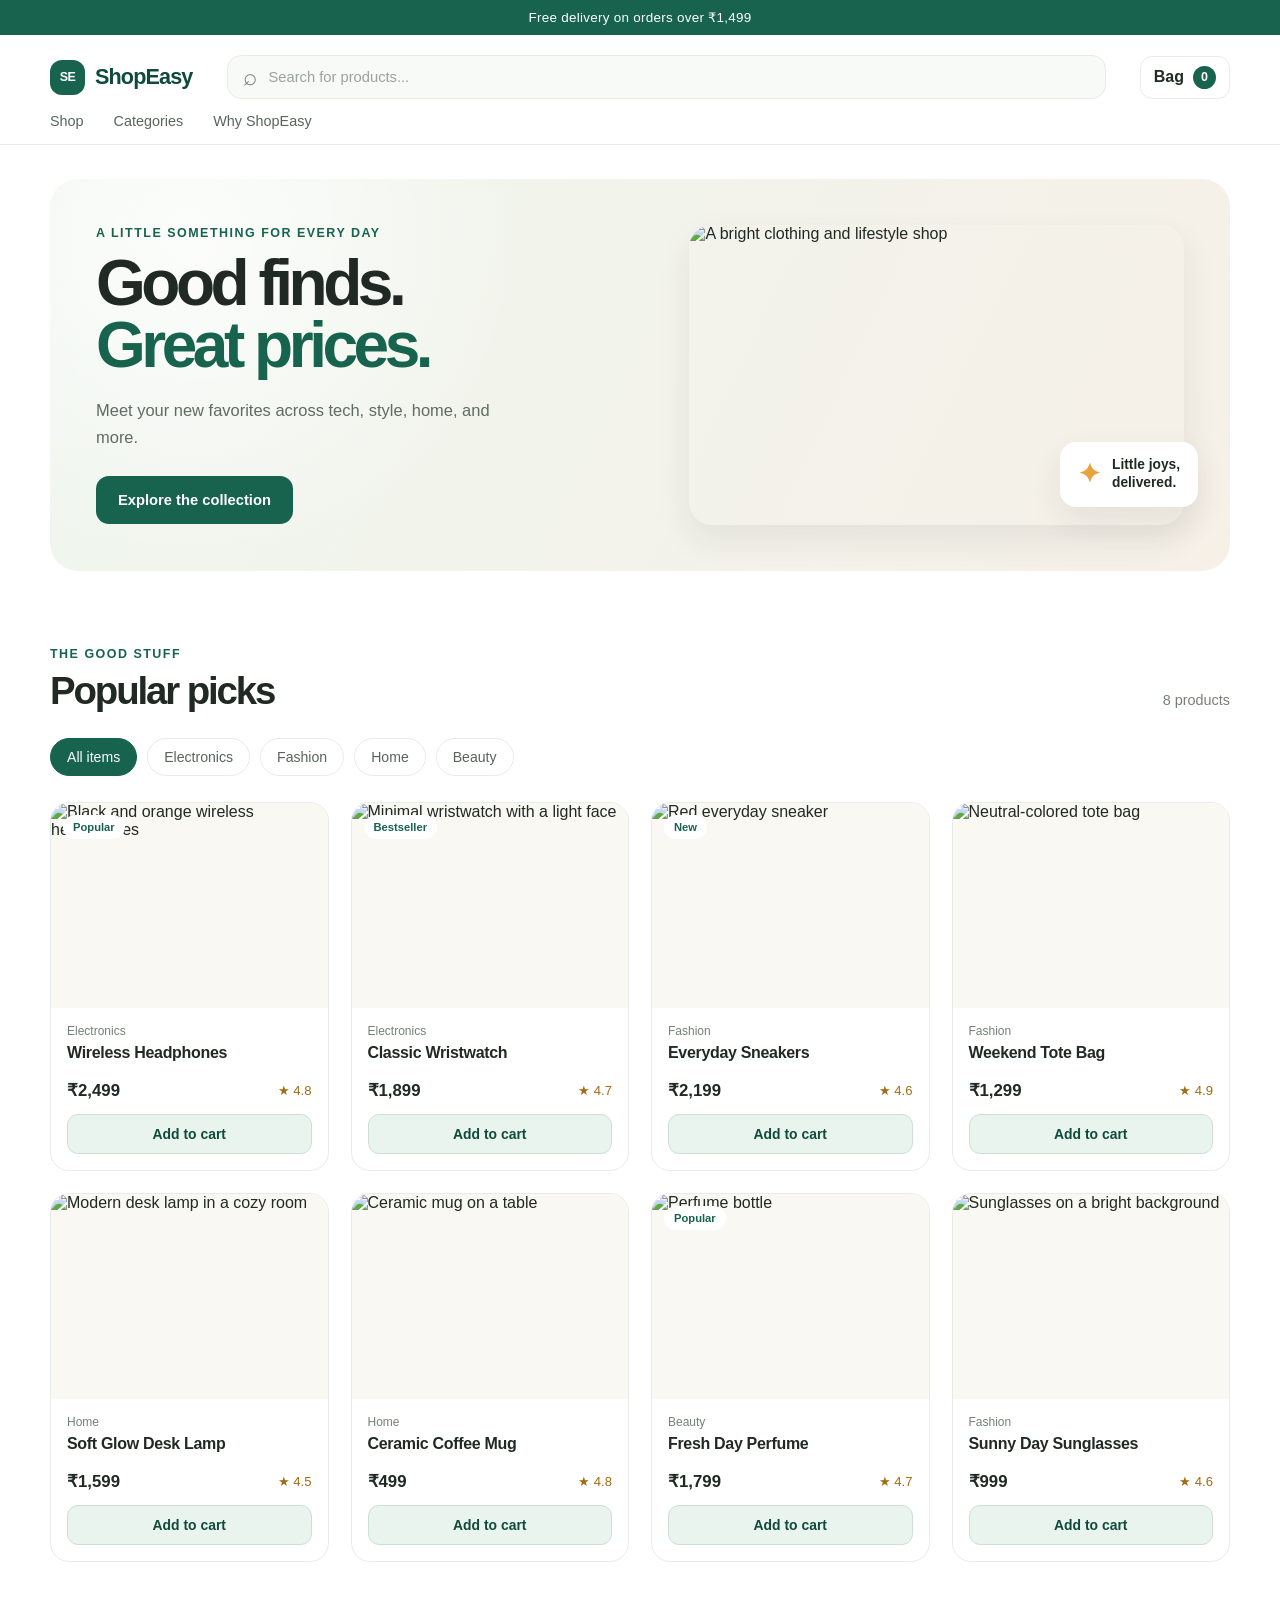
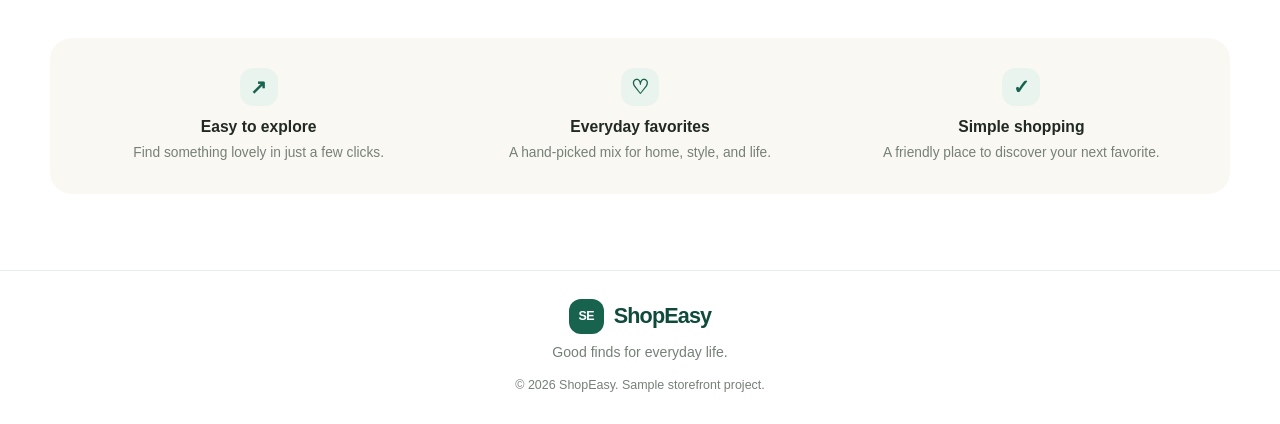
==== index.html @ 7500eac8 "Build responsive ShopEasy homepage" ====
<!DOCTYPE html>
<html lang="en">
<head>
  <meta charset="UTF-8">
  <meta name="viewport" content="width=device-width, initial-scale=1.0">
  <meta name="description" content="Shop everyday favorites at ShopEasy.">
  <title>ShopEasy | Everyday shopping</title>
  <link rel="stylesheet" href="style.css">
  <script src="script.js" defer></script>
</head>
<body>
  <div class="announcement">
    Free delivery on orders over ₹1,499
  </div>

  <header class="site-header">
    <div class="header-main">
      <a class="brand" href="#" aria-label="ShopEasy home">
        <span class="brand-mark" aria-hidden="true">SE</span>
        <span>ShopEasy</span>
      </a>

      <form class="search-form" role="search" onsubmit="return false">
        <label class="visually-hidden" for="search-input">Search products</label>
        <span class="search-icon" aria-hidden="true">⌕</span>
        <input
          id="search-input"
          type="search"
          placeholder="Search for products..."
          autocomplete="off"
        >
      </form>

      <button class="cart-button" type="button" aria-label="Shopping cart">
        <span aria-hidden="true">Bag</span>
        <span class="cart-count" id="cart-count" aria-live="polite">0</span>
      </button>
    </div>

    <nav class="main-nav" aria-label="Main navigation">
      <a href="#products">Shop</a>
      <a href="#categories">Categories</a>
      <a href="#why-shopeasy">Why ShopEasy</a>
    </nav>
  </header>

  <main>
    <section class="hero" aria-labelledby="hero-title">
      <div class="hero-copy">
        <p class="eyebrow">A little something for every day</p>
        <h1 id="hero-title">Good finds.<br><span>Great prices.</span></h1>
        <p class="hero-description">
          Meet your new favorites across tech, style, home, and more.
        </p>
        <a class="primary-button" href="#products">Explore the collection</a>
      </div>

      <div class="hero-image-wrap">
        <img
          class="hero-image"
          src="https://images.unsplash.com/photo-1441986300917-64674bd600d8?auto=format&fit=crop&w=1200&q=85"
          alt="A bright clothing and lifestyle shop"
        >
        <div class="hero-note">
          <span class="hero-note-icon" aria-hidden="true">✦</span>
          <span>Little joys,<br>delivered.</span>
        </div>
      </div>
    </section>

    <section class="products-section" id="products" aria-labelledby="products-title">
      <div class="section-heading">
        <div>
          <p class="eyebrow">The good stuff</p>
          <h2 id="products-title">Popular picks</h2>
        </div>
        <p class="product-count" id="product-count">8 products</p>
      </div>

      <div class="filter-row" id="categories" aria-label="Filter products by category">
        <button class="filter-btn active" type="button" data-filter="all" aria-pressed="true">All items</button>
        <button class="filter-btn" type="button" data-filter="electronics" aria-pressed="false">Electronics</button>
        <button class="filter-btn" type="button" data-filter="fashion" aria-pressed="false">Fashion</button>
        <button class="filter-btn" type="button" data-filter="home" aria-pressed="false">Home</button>
        <button class="filter-btn" type="button" data-filter="beauty" aria-pressed="false">Beauty</button>
      </div>

      <div class="product-grid" id="product-grid">
        <article class="product-card" data-category="electronics" data-name="wireless headphones" data-search="wireless headphones audio music">
          <div class="product-image-wrap">
            <img src="https://images.unsplash.com/photo-1505740420928-5e560c06d30e?auto=format&fit=crop&w=800&q=85" alt="Black and orange wireless headphones" loading="lazy">
            <span class="product-badge">Popular</span>
          </div>
          <div class="product-info">
            <p class="product-category">Electronics</p>
            <h3>Wireless Headphones</h3>
            <div class="product-bottom">
              <span class="price">₹2,499</span>
              <span class="rating" aria-label="Rated 4.8 out of 5">★ 4.8</span>
            </div>
            <button class="add-button" type="button">Add to cart</button>
          </div>
        </article>

        <article class="product-card" data-category="electronics" data-name="classic wristwatch" data-search="classic wristwatch watch accessories">
          <div class="product-image-wrap">
            <img src="https://images.unsplash.com/photo-1523275335684-37898b6baf30?auto=format&fit=crop&w=800&q=85" alt="Minimal wristwatch with a light face" loading="lazy">
            <span class="product-badge">Bestseller</span>
          </div>
          <div class="product-info">
            <p class="product-category">Electronics</p>
            <h3>Classic Wristwatch</h3>
            <div class="product-bottom">
              <span class="price">₹1,899</span>
              <span class="rating" aria-label="Rated 4.7 out of 5">★ 4.7</span>
            </div>
            <button class="add-button" type="button">Add to cart</button>
          </div>
        </article>

        <article class="product-card" data-category="fashion" data-name="everyday sneakers" data-search="everyday sneakers shoes footwear">
          <div class="product-image-wrap">
            <img src="https://images.unsplash.com/photo-1542291026-7eec264c27ff?auto=format&fit=crop&w=800&q=85" alt="Red everyday sneaker" loading="lazy">
            <span class="product-badge">New</span>
          </div>
          <div class="product-info">
            <p class="product-category">Fashion</p>
            <h3>Everyday Sneakers</h3>
            <div class="product-bottom">
              <span class="price">₹2,199</span>
              <span class="rating" aria-label="Rated 4.6 out of 5">★ 4.6</span>
            </div>
            <button class="add-button" type="button">Add to cart</button>
          </div>
        </article>

        <article class="product-card" data-category="fashion" data-name="weekend tote bag" data-search="weekend tote bag purse carryall">
          <div class="product-image-wrap">
            <img src="https://images.unsplash.com/photo-1548036328-c9fa89d128fa?auto=format&fit=crop&w=800&q=85" alt="Neutral-colored tote bag" loading="lazy">
          </div>
          <div class="product-info">
            <p class="product-category">Fashion</p>
            <h3>Weekend Tote Bag</h3>
            <div class="product-bottom">
              <span class="price">₹1,299</span>
              <span class="rating" aria-label="Rated 4.9 out of 5">★ 4.9</span>
            </div>
            <button class="add-button" type="button">Add to cart</button>
          </div>
        </article>

        <article class="product-card" data-category="home" data-name="soft glow desk lamp" data-search="soft glow desk lamp lighting">
          <div class="product-image-wrap">
            <img src="https://images.unsplash.com/photo-1507473885765-e6ed057f782c?auto=format&fit=crop&w=800&q=85" alt="Modern desk lamp in a cozy room" loading="lazy">
          </div>
          <div class="product-info">
            <p class="product-category">Home</p>
            <h3>Soft Glow Desk Lamp</h3>
            <div class="product-bottom">
              <span class="price">₹1,599</span>
              <span class="rating" aria-label="Rated 4.5 out of 5">★ 4.5</span>
            </div>
            <button class="add-button" type="button">Add to cart</button>
          </div>
        </article>

        <article class="product-card" data-category="home" data-name="ceramic coffee mug" data-search="ceramic coffee mug kitchen drinkware">
          <div class="product-image-wrap">
            <img src="https://images.unsplash.com/photo-1514228742587-6b1558fcca3d?auto=format&fit=crop&w=800&q=85" alt="Ceramic mug on a table" loading="lazy">
          </div>
          <div class="product-info">
            <p class="product-category">Home</p>
            <h3>Ceramic Coffee Mug</h3>
            <div class="product-bottom">
              <span class="price">₹499</span>
              <span class="rating" aria-label="Rated 4.8 out of 5">★ 4.8</span>
            </div>
            <button class="add-button" type="button">Add to cart</button>
          </div>
        </article>

        <article class="product-card" data-category="beauty" data-name="fresh day perfume" data-search="fresh day perfume fragrance beauty">
          <div class="product-image-wrap">
            <img src="https://images.unsplash.com/photo-1541643600914-78b084683601?auto=format&fit=crop&w=800&q=85" alt="Perfume bottle" loading="lazy">
            <span class="product-badge">Popular</span>
          </div>
          <div class="product-info">
            <p class="product-category">Beauty</p>
            <h3>Fresh Day Perfume</h3>
            <div class="product-bottom">
              <span class="price">₹1,799</span>
              <span class="rating" aria-label="Rated 4.7 out of 5">★ 4.7</span>
            </div>
            <button class="add-button" type="button">Add to cart</button>
          </div>
        </article>

        <article class="product-card" data-category="fashion" data-name="sunny day sunglasses" data-search="sunny day sunglasses eyewear">
          <div class="product-image-wrap">
            <img src="https://images.unsplash.com/photo-1511499767150-a48a237f0083?auto=format&fit=crop&w=800&q=85" alt="Sunglasses on a bright background" loading="lazy">
          </div>
          <div class="product-info">
            <p class="product-category">Fashion</p>
            <h3>Sunny Day Sunglasses</h3>
            <div class="product-bottom">
              <span class="price">₹999</span>
              <span class="rating" aria-label="Rated 4.6 out of 5">★ 4.6</span>
            </div>
            <button class="add-button" type="button">Add to cart</button>
          </div>
        </article>
      </div>

      <p class="empty-message" id="empty-message" hidden>
        No products match your search. Try a different word or category.
      </p>
    </section>

    <section class="benefits" id="why-shopeasy" aria-label="ShopEasy benefits">
      <div>
        <span class="benefit-icon" aria-hidden="true">↗</span>
        <h3>Easy to explore</h3>
        <p>Find something lovely in just a few clicks.</p>
      </div>
      <div>
        <span class="benefit-icon" aria-hidden="true">♡</span>
        <h3>Everyday favorites</h3>
        <p>A hand-picked mix for home, style, and life.</p>
      </div>
      <div>
        <span class="benefit-icon" aria-hidden="true">✓</span>
        <h3>Simple shopping</h3>
        <p>A friendly place to discover your next favorite.</p>
      </div>
    </section>
  </main>

  <footer class="site-footer">
    <a class="brand footer-brand" href="#">
      <span class="brand-mark" aria-hidden="true">SE</span>
      <span>ShopEasy</span>
    </a>
    <p>Good finds for everyday life.</p>
    <p class="copyright">© 2026 ShopEasy. Sample storefront project.</p>
  </footer>

  <div class="toast" id="toast" role="status" aria-live="polite"></div>
</body>
</html>
---- style.css ----
:root {
  --green: #17634e;
  --green-dark: #104a3b;
  --mint: #eaf4ef;
  --cream: #faf8f3;
  --ink: #202923;
  --muted: #758078;
  --line: #e8ece8;
  --white: #ffffff;
  --shadow: 0 14px 34px rgba(32, 41, 35, 0.08);
}

* {
  box-sizing: border-box;
}

html {
  scroll-behavior: smooth;
}

body {
  margin: 0;
  background: var(--white);
  color: var(--ink);
  font-family: Arial, Helvetica, sans-serif;
}

button,
input {
  font: inherit;
}

button,
a {
  -webkit-tap-highlight-color: transparent;
}

a {
  color: inherit;
  text-decoration: none;
}

.announcement {
  padding: 10px 16px;
  background: var(--green);
  color: var(--white);
  text-align: center;
  font-size: 0.84rem;
  letter-spacing: 0.02em;
}

.site-header {
  border-bottom: 1px solid var(--line);
}

.header-main {
  width: min(1180px, calc(100% - 40px));
  margin: 0 auto;
  padding: 20px 0 14px;
  display: grid;
  grid-template-columns: auto minmax(200px, 1fr) auto;
  align-items: center;
  gap: 34px;
}

.brand {
  display: inline-flex;
  align-items: center;
  gap: 10px;
  color: var(--green-dark);
  font-size: 1.35rem;
  font-weight: 800;
  letter-spacing: -0.04em;
}

.brand-mark {
  width: 35px;
  height: 35px;
  display: inline-grid;
  place-items: center;
  border-radius: 12px;
  background: var(--green);
  color: var(--white);
  font-size: 0.78rem;
  letter-spacing: -0.04em;
}

.search-form {
  height: 44px;
  display: flex;
  align-items: center;
  gap: 10px;
  padding: 0 15px;
  border: 1px solid var(--line);
  border-radius: 14px;
  background: #f8faf8;
}

.search-form:focus-within {
  border-color: var(--green);
  box-shadow: 0 0 0 3px rgba(23, 99, 78, 0.1);
}

.search-icon {
  color: var(--muted);
  font-size: 1.5rem;
  line-height: 1;
}

.search-form input {
  width: 100%;
  border: 0;
  outline: 0;
  background: transparent;
  color: var(--ink);
  font-size: 0.92rem;
}

.search-form input::placeholder {
  color: #9aa39c;
}

.cart-button {
  display: inline-flex;
  align-items: center;
  gap: 9px;
  padding: 9px 13px;
  border: 1px solid var(--line);
  border-radius: 12px;
  background: var(--white);
  color: var(--ink);
  cursor: default;
  font-weight: 700;
}

.cart-count {
  min-width: 23px;
  height: 23px;
  display: inline-grid;
  place-items: center;
  border-radius: 50%;
  background: var(--green);
  color: var(--white);
  font-size: 0.78rem;
}

.main-nav {
  width: min(1180px, calc(100% - 40px));
  margin: 0 auto;
  display: flex;
  gap: 30px;
  padding: 0 0 15px;
  color: #59645d;
  font-size: 0.9rem;
}

.main-nav a:hover {
  color: var(--green);
}

.hero {
  width: min(1180px, calc(100% - 40px));
  min-height: 390px;
  margin: 34px auto 0;
  padding: 46px;
  display: grid;
  grid-template-columns: 1fr 0.9fr;
  align-items: center;
  gap: 44px;
  overflow: hidden;
  border-radius: 28px;
  background:
    radial-gradient(circle at 12% 15%, rgba(255, 255, 255, 0.8), transparent 30%),
    linear-gradient(115deg, #eff6ef, #f6f0e7);
}

.eyebrow {
  margin: 0 0 12px;
  color: var(--green);
  font-size: 0.78rem;
  font-weight: 800;
  letter-spacing: 0.12em;
  text-transform: uppercase;
}

.hero h1 {
  margin: 0;
  font-size: clamp(2.6rem, 5vw, 4.45rem);
  line-height: 0.98;
  letter-spacing: -0.07em;
}

.hero h1 span {
  color: var(--green);
}

.hero-description {
  max-width: 410px;
  margin: 20px 0 25px;
  color: #606b63;
  font-size: 1.03rem;
  line-height: 1.65;
}

.primary-button {
  display: inline-flex;
  align-items: center;
  justify-content: center;
  min-height: 48px;
  padding: 0 22px;
  border-radius: 13px;
  background: var(--green);
  color: var(--white);
  font-size: 0.92rem;
  font-weight: 700;
  transition: background 160ms ease, transform 160ms ease;
}

.primary-button:hover {
  transform: translateY(-2px);
  background: var(--green-dark);
}

.hero-image-wrap {
  position: relative;
  min-height: 280px;
}

.hero-image {
  width: 100%;
  height: 300px;
  display: block;
  border-radius: 23px;
  object-fit: cover;
  box-shadow: var(--shadow);
}

.hero-note {
  position: absolute;
  right: -14px;
  bottom: 18px;
  display: flex;
  align-items: center;
  gap: 11px;
  padding: 14px 18px;
  border-radius: 16px;
  background: var(--white);
  box-shadow: var(--shadow);
  font-size: 0.86rem;
  font-weight: 700;
  line-height: 1.35;
}

.hero-note-icon {
  color: #e6a43b;
  font-size: 1.7rem;
}

.products-section {
  width: min(1180px, calc(100% - 40px));
  margin: 76px auto 0;
}

.section-heading {
  display: flex;
  align-items: end;
  justify-content: space-between;
  gap: 20px;
}

.section-heading .eyebrow {
  margin-bottom: 8px;
}

.section-heading h2 {
  margin: 0;
  font-size: clamp(1.9rem, 3vw, 2.5rem);
  letter-spacing: -0.055em;
}

.product-count {
  margin: 0 0 5px;
  color: var(--muted);
  font-size: 0.9rem;
}

.filter-row {
  display: flex;
  flex-wrap: wrap;
  gap: 10px;
  margin: 25px 0 26px;
}

.filter-btn {
  padding: 10px 16px;
  border: 1px solid var(--line);
  border-radius: 999px;
  background: var(--white);
  color: #59645d;
  cursor: pointer;
  font-size: 0.88rem;
  transition: all 160ms ease;
}

.filter-btn:hover,
.filter-btn.active {
  border-color: var(--green);
  background: var(--green);
  color: var(--white);
}

.product-grid {
  display: grid;
  grid-template-columns: repeat(4, minmax(0, 1fr));
  gap: 22px;
}

.product-card {
  min-width: 0;
  overflow: hidden;
  border: 1px solid var(--line);
  border-radius: 19px;
  background: var(--white);
  transition: transform 180ms ease, box-shadow 180ms ease;
}

.product-card:hover {
  transform: translateY(-4px);
  box-shadow: var(--shadow);
}

.product-card[hidden] {
  display: none;
}

.product-image-wrap {
  position: relative;
  height: 205px;
  overflow: hidden;
  background: var(--cream);
}

.product-image-wrap img {
  width: 100%;
  height: 100%;
  display: block;
  object-fit: cover;
  transition: transform 250ms ease;
}

.product-card:hover .product-image-wrap img {
  transform: scale(1.04);
}

.product-badge {
  position: absolute;
  top: 12px;
  left: 12px;
  padding: 6px 10px;
  border-radius: 999px;
  background: var(--white);
  color: var(--green);
  font-size: 0.7rem;
  font-weight: 800;
}

.product-info {
  padding: 16px;
}

.product-category {
  margin: 0 0 6px;
  color: var(--muted);
  font-size: 0.75rem;
}

.product-info h3 {
  min-height: 23px;
  margin: 0;
  font-size: 1rem;
  letter-spacing: -0.02em;
}

.product-bottom {
  display: flex;
  align-items: center;
  justify-content: space-between;
  gap: 10px;
  margin: 13px 0;
}

.price {
  font-size: 1.05rem;
  font-weight: 800;
}

.rating {
  color: #a36b12;
  font-size: 0.82rem;
}

.add-button {
  width: 100%;
  min-height: 40px;
  border: 1px solid #cdded5;
  border-radius: 11px;
  background: var(--mint);
  color: var(--green-dark);
  cursor: pointer;
  font-size: 0.87rem;
  font-weight: 700;
  transition: background 150ms ease, color 150ms ease;
}

.add-button:hover {
  background: var(--green);
  color: var(--white);
}

.empty-message {
  padding: 44px 16px;
  color: var(--muted);
  text-align: center;
}

.benefits {
  width: min(1180px, calc(100% - 40px));
  margin: 76px auto;
  padding: 30px;
  display: grid;
  grid-template-columns: repeat(3, 1fr);
  gap: 24px;
  border-radius: 22px;
  background: var(--cream);
}

.benefits > div {
  text-align: center;
}

.benefit-icon {
  width: 38px;
  height: 38px;
  margin: 0 auto 12px;
  display: grid;
  place-items: center;
  border-radius: 13px;
  background: var(--mint);
  color: var(--green);
  font-size: 1.25rem;
  font-weight: 800;
}

.benefits h3 {
  margin: 0 0 7px;
  font-size: 0.98rem;
}

.benefits p {
  margin: 0;
  color: var(--muted);
  font-size: 0.86rem;
  line-height: 1.5;
}

.site-footer {
  padding: 28px 20px 32px;
  border-top: 1px solid var(--line);
  text-align: center;
}

.footer-brand {
  justify-content: center;
}

.site-footer > p {
  margin: 10px 0 0;
  color: var(--muted);
  font-size: 0.88rem;
}

.site-footer .copyright {
  margin-top: 18px;
  font-size: 0.78rem;
}

.toast {
  position: fixed;
  right: 22px;
  bottom: 22px;
  z-index: 5;
  padding: 14px 18px;
  border-radius: 13px;
  background: var(--green-dark);
  color: var(--white);
  box-shadow: var(--shadow);
  opacity: 0;
  pointer-events: none;
  transform: translateY(10px);
  transition: opacity 180ms ease, transform 180ms ease;
}

.toast.show {
  opacity: 1;
  transform: translateY(0);
}

.visually-hidden {
  position: absolute;
  width: 1px;
  height: 1px;
  padding: 0;
  margin: -1px;
  overflow: hidden;
  clip: rect(0, 0, 0, 0);
  white-space: nowrap;
  border: 0;
}

@media (max-width: 900px) {
  .product-grid {
    grid-template-columns: repeat(2, minmax(0, 1fr));
  }

  .hero {
    gap: 28px;
    padding: 34px;
  }

  .product-image-wrap {
    height: 230px;
  }
}

@media (max-width: 620px) {
  .header-main {
    width: min(100% - 28px, 500px);
    grid-template-columns: 1fr auto;
    gap: 14px;
    padding-top: 15px;
  }

  .brand {
    font-size: 1.2rem;
  }

  .search-form {
    grid-column: 1 / -1;
    grid-row: 2;
  }

  .main-nav {
    width: calc(100% - 28px);
    justify-content: space-between;
    gap: 10px;
    font-size: 0.82rem;
  }

  .hero {
    width: calc(100% - 28px);
    margin-top: 20px;
    padding: 27px 22px;
    grid-template-columns: 1fr;
    gap: 25px;
    border-radius: 22px;
  }

  .hero h1 {
    font-size: 3.2rem;
  }

  .hero-image-wrap {
    min-height: 210px;
  }

  .hero-image {
    height: 220px;
  }

  .hero-note {
    right: -6px;
    bottom: 12px;
  }

  .products-section,
  .benefits {
    width: calc(100% - 28px);
    margin-top: 55px;
  }

  .section-heading {
    align-items: start;
  }

  .product-count {
    padding-top: 24px;
    white-space: nowrap;
  }

  .filter-row {
    flex-wrap: nowrap;
    overflow-x: auto;
    padding-bottom: 5px;
  }

  .filter-btn {
    flex: 0 0 auto;
  }

  .product-grid {
    gap: 12px;
  }

  .product-image-wrap {
    height: 155px;
  }

  .product-info {
    padding: 12px;
  }

  .product-info h3 {
    min-height: 38px;
    font-size: 0.9rem;
  }

  .product-bottom {
    align-items: start;
    flex-direction: column;
    gap: 5px;
  }

  .benefits {
    padding: 25px 18px;
    grid-template-columns: 1fr;
    gap: 25px;
    margin-bottom: 55px;
  }
}
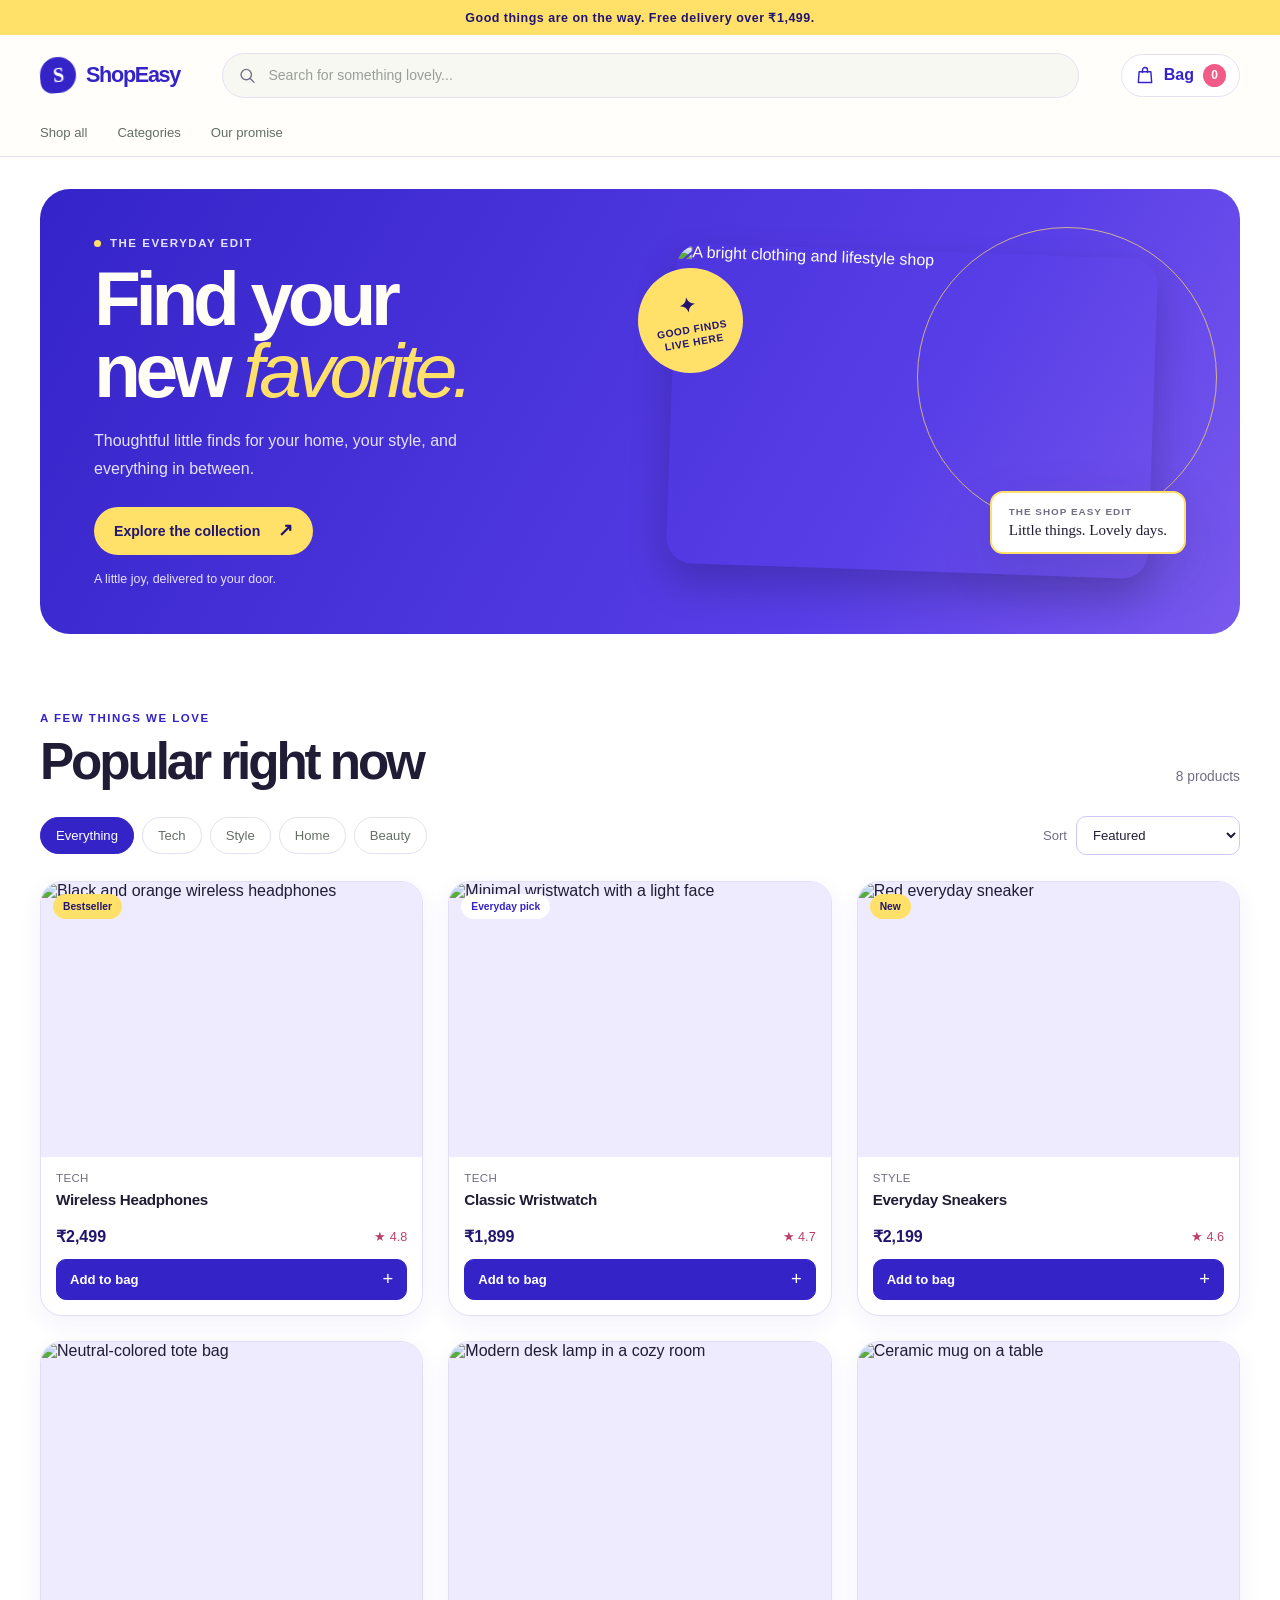
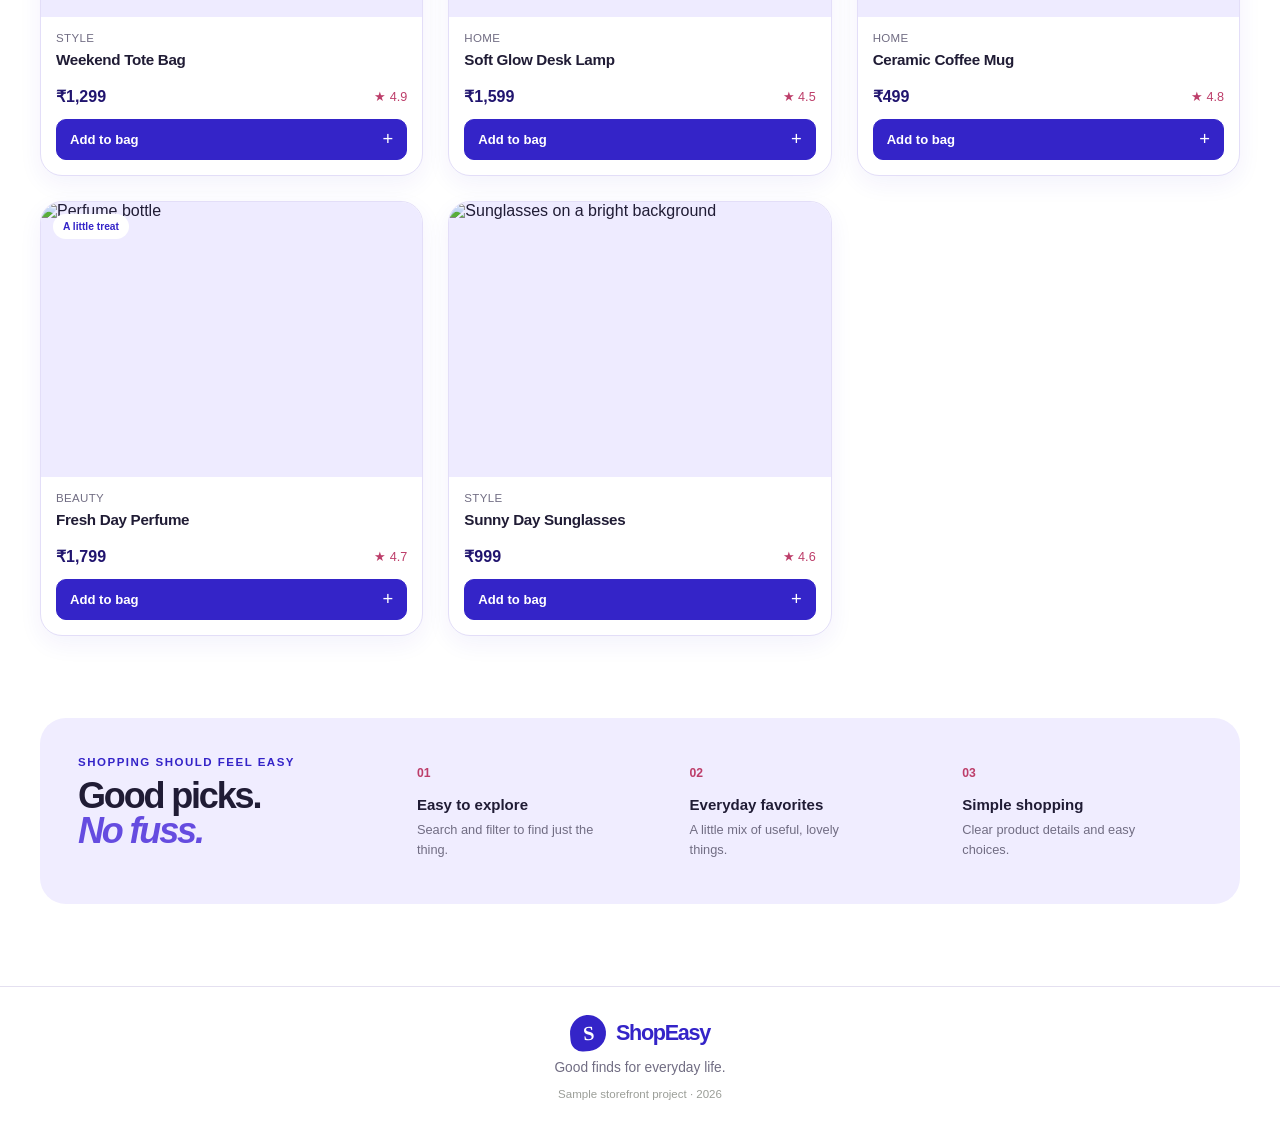
==== commit 5f3d1f1b: "Redesign ShopEasy homepage" ====
--- a/index.html
+++ b/index.html
@@ -3,246 +3,301 @@
 <head>
   <meta charset="UTF-8">
   <meta name="viewport" content="width=device-width, initial-scale=1.0">
-  <meta name="description" content="Shop everyday favorites at ShopEasy.">
-  <title>ShopEasy | Everyday shopping</title>
+  <meta name="description" content="Discover everyday favorites at ShopEasy.">
+  <title>ShopEasy | Find your everyday favorite</title>
   <link rel="stylesheet" href="style.css">
   <script src="script.js" defer></script>
 </head>
 <body>
   <div class="announcement">
-    Free delivery on orders over ₹1,499
+    <p>Good things are on the way. Free delivery over ₹1,499.</p>
   </div>
 
   <header class="site-header">
     <div class="header-main">
       <a class="brand" href="#" aria-label="ShopEasy home">
-        <span class="brand-mark" aria-hidden="true">SE</span>
+        <span class="brand-mark" aria-hidden="true">S</span>
         <span>ShopEasy</span>
       </a>
 
-      <form class="search-form" role="search" onsubmit="return false">
+      <form class="search-box" id="search-form" role="search">
         <label class="visually-hidden" for="search-input">Search products</label>
-        <span class="search-icon" aria-hidden="true">⌕</span>
+        <svg class="search-icon" viewBox="0 0 24 24" aria-hidden="true">
+          <circle cx="10.8" cy="10.8" r="6.8"></circle>
+          <path d="m16 16 5 5"></path>
+        </svg>
         <input
           id="search-input"
           type="search"
-          placeholder="Search for products..."
+          placeholder="Search for something lovely..."
           autocomplete="off"
         >
       </form>
 
-      <button class="cart-button" type="button" aria-label="Shopping cart">
-        <span aria-hidden="true">Bag</span>
+      <button class="cart-button" id="open-cart" type="button" aria-label="Open shopping bag">
+        <svg viewBox="0 0 24 24" aria-hidden="true">
+          <path d="M5 8h14l1 13H4L5 8Z"></path>
+          <path d="M9 9V6a3 3 0 0 1 6 0v3"></path>
+        </svg>
+        <span class="cart-label">Bag</span>
         <span class="cart-count" id="cart-count" aria-live="polite">0</span>
       </button>
     </div>
 
     <nav class="main-nav" aria-label="Main navigation">
-      <a href="#products">Shop</a>
+      <a href="#products">Shop all</a>
       <a href="#categories">Categories</a>
-      <a href="#why-shopeasy">Why ShopEasy</a>
+      <a href="#why-shopeasy">Our promise</a>
     </nav>
   </header>
 
   <main>
     <section class="hero" aria-labelledby="hero-title">
       <div class="hero-copy">
-        <p class="eyebrow">A little something for every day</p>
-        <h1 id="hero-title">Good finds.<br><span>Great prices.</span></h1>
+        <p class="eyebrow"><span></span> The everyday edit</p>
+        <h1 id="hero-title">Find your<br>new <em>favorite.</em></h1>
         <p class="hero-description">
-          Meet your new favorites across tech, style, home, and more.
+          Thoughtful little finds for your home, your style, and everything in between.
         </p>
-        <a class="primary-button" href="#products">Explore the collection</a>
-      </div>
-
-      <div class="hero-image-wrap">
+        <a class="hero-button" href="#products">
+          Explore the collection
+          <span aria-hidden="true">↗</span>
+        </a>
+        <p class="hero-note">A little joy, delivered to your door.</p>
+      </div>
+
+      <div class="hero-art">
+        <div class="hero-orbit" aria-hidden="true"></div>
         <img
-          class="hero-image"
           src="https://images.unsplash.com/photo-1441986300917-64674bd600d8?auto=format&fit=crop&w=1200&q=85"
           alt="A bright clothing and lifestyle shop"
         >
-        <div class="hero-note">
-          <span class="hero-note-icon" aria-hidden="true">✦</span>
-          <span>Little joys,<br>delivered.</span>
+        <div class="hero-sticker">
+          <span class="sticker-star" aria-hidden="true">✦</span>
+          <span>GOOD FINDS<br>LIVE HERE</span>
+        </div>
+        <div class="hero-caption">
+          <span>THE SHOP EASY EDIT</span>
+          <strong>Little things. Lovely days.</strong>
         </div>
       </div>
     </section>
 
-    <section class="products-section" id="products" aria-labelledby="products-title">
-      <div class="section-heading">
+    <section class="catalog-section" id="products" aria-labelledby="products-title">
+      <div class="catalog-intro">
         <div>
-          <p class="eyebrow">The good stuff</p>
-          <h2 id="products-title">Popular picks</h2>
-        </div>
-        <p class="product-count" id="product-count">8 products</p>
-      </div>
-
-      <div class="filter-row" id="categories" aria-label="Filter products by category">
-        <button class="filter-btn active" type="button" data-filter="all" aria-pressed="true">All items</button>
-        <button class="filter-btn" type="button" data-filter="electronics" aria-pressed="false">Electronics</button>
-        <button class="filter-btn" type="button" data-filter="fashion" aria-pressed="false">Fashion</button>
-        <button class="filter-btn" type="button" data-filter="home" aria-pressed="false">Home</button>
-        <button class="filter-btn" type="button" data-filter="beauty" aria-pressed="false">Beauty</button>
+          <p class="eyebrow">A few things we love</p>
+          <h2 id="products-title">Popular right now</h2>
+        </div>
+        <p class="result-count" id="result-count">8 products</p>
+      </div>
+
+      <div class="catalog-controls">
+        <div class="filter-list" id="categories" aria-label="Filter products by category">
+          <button class="filter-button active" type="button" data-filter="all" aria-pressed="true">Everything</button>
+          <button class="filter-button" type="button" data-filter="electronics" aria-pressed="false">Tech</button>
+          <button class="filter-button" type="button" data-filter="fashion" aria-pressed="false">Style</button>
+          <button class="filter-button" type="button" data-filter="home" aria-pressed="false">Home</button>
+          <button class="filter-button" type="button" data-filter="beauty" aria-pressed="false">Beauty</button>
+        </div>
+
+        <label class="sort-control" for="sort-select">
+          <span>Sort</span>
+          <select id="sort-select">
+            <option value="featured">Featured</option>
+            <option value="price-low">Price: low to high</option>
+            <option value="price-high">Price: high to low</option>
+            <option value="name">Name: A to Z</option>
+          </select>
+        </label>
       </div>
 
       <div class="product-grid" id="product-grid">
-        <article class="product-card" data-category="electronics" data-name="wireless headphones" data-search="wireless headphones audio music">
+        <article class="product-card" data-id="headphones" data-category="electronics" data-name="wireless headphones" data-search="wireless headphones audio music over ear" data-price="2499">
           <div class="product-image-wrap">
             <img src="https://images.unsplash.com/photo-1505740420928-5e560c06d30e?auto=format&fit=crop&w=800&q=85" alt="Black and orange wireless headphones" loading="lazy">
-            <span class="product-badge">Popular</span>
-          </div>
-          <div class="product-info">
-            <p class="product-category">Electronics</p>
+            <span class="product-badge">Bestseller</span>
+          </div>
+          <div class="product-info">
+            <p class="product-category">Tech</p>
             <h3>Wireless Headphones</h3>
-            <div class="product-bottom">
+            <div class="product-meta">
               <span class="price">₹2,499</span>
               <span class="rating" aria-label="Rated 4.8 out of 5">★ 4.8</span>
             </div>
-            <button class="add-button" type="button">Add to cart</button>
-          </div>
-        </article>
-
-        <article class="product-card" data-category="electronics" data-name="classic wristwatch" data-search="classic wristwatch watch accessories">
+            <button class="add-button" type="button">Add to bag <span aria-hidden="true">+</span></button>
+          </div>
+        </article>
+
+        <article class="product-card" data-id="watch" data-category="electronics" data-name="classic wristwatch" data-search="classic wristwatch watch accessories time" data-price="1899">
           <div class="product-image-wrap">
             <img src="https://images.unsplash.com/photo-1523275335684-37898b6baf30?auto=format&fit=crop&w=800&q=85" alt="Minimal wristwatch with a light face" loading="lazy">
-            <span class="product-badge">Bestseller</span>
-          </div>
-          <div class="product-info">
-            <p class="product-category">Electronics</p>
+            <span class="product-badge badge-soft">Everyday pick</span>
+          </div>
+          <div class="product-info">
+            <p class="product-category">Tech</p>
             <h3>Classic Wristwatch</h3>
-            <div class="product-bottom">
+            <div class="product-meta">
               <span class="price">₹1,899</span>
               <span class="rating" aria-label="Rated 4.7 out of 5">★ 4.7</span>
             </div>
-            <button class="add-button" type="button">Add to cart</button>
-          </div>
-        </article>
-
-        <article class="product-card" data-category="fashion" data-name="everyday sneakers" data-search="everyday sneakers shoes footwear">
+            <button class="add-button" type="button">Add to bag <span aria-hidden="true">+</span></button>
+          </div>
+        </article>
+
+        <article class="product-card" data-id="sneakers" data-category="fashion" data-name="everyday sneakers" data-search="everyday sneakers shoes footwear red" data-price="2199">
           <div class="product-image-wrap">
             <img src="https://images.unsplash.com/photo-1542291026-7eec264c27ff?auto=format&fit=crop&w=800&q=85" alt="Red everyday sneaker" loading="lazy">
             <span class="product-badge">New</span>
           </div>
           <div class="product-info">
-            <p class="product-category">Fashion</p>
+            <p class="product-category">Style</p>
             <h3>Everyday Sneakers</h3>
-            <div class="product-bottom">
+            <div class="product-meta">
               <span class="price">₹2,199</span>
               <span class="rating" aria-label="Rated 4.6 out of 5">★ 4.6</span>
             </div>
-            <button class="add-button" type="button">Add to cart</button>
-          </div>
-        </article>
-
-        <article class="product-card" data-category="fashion" data-name="weekend tote bag" data-search="weekend tote bag purse carryall">
+            <button class="add-button" type="button">Add to bag <span aria-hidden="true">+</span></button>
+          </div>
+        </article>
+
+        <article class="product-card" data-id="tote" data-category="fashion" data-name="weekend tote bag" data-search="weekend tote bag purse carryall neutral" data-price="1299">
           <div class="product-image-wrap">
             <img src="https://images.unsplash.com/photo-1548036328-c9fa89d128fa?auto=format&fit=crop&w=800&q=85" alt="Neutral-colored tote bag" loading="lazy">
           </div>
           <div class="product-info">
-            <p class="product-category">Fashion</p>
+            <p class="product-category">Style</p>
             <h3>Weekend Tote Bag</h3>
-            <div class="product-bottom">
+            <div class="product-meta">
               <span class="price">₹1,299</span>
               <span class="rating" aria-label="Rated 4.9 out of 5">★ 4.9</span>
             </div>
-            <button class="add-button" type="button">Add to cart</button>
-          </div>
-        </article>
-
-        <article class="product-card" data-category="home" data-name="soft glow desk lamp" data-search="soft glow desk lamp lighting">
+            <button class="add-button" type="button">Add to bag <span aria-hidden="true">+</span></button>
+          </div>
+        </article>
+
+        <article class="product-card" data-id="lamp" data-category="home" data-name="soft glow desk lamp" data-search="soft glow desk lamp lighting room" data-price="1599">
           <div class="product-image-wrap">
             <img src="https://images.unsplash.com/photo-1507473885765-e6ed057f782c?auto=format&fit=crop&w=800&q=85" alt="Modern desk lamp in a cozy room" loading="lazy">
           </div>
           <div class="product-info">
             <p class="product-category">Home</p>
             <h3>Soft Glow Desk Lamp</h3>
-            <div class="product-bottom">
+            <div class="product-meta">
               <span class="price">₹1,599</span>
               <span class="rating" aria-label="Rated 4.5 out of 5">★ 4.5</span>
             </div>
-            <button class="add-button" type="button">Add to cart</button>
-          </div>
-        </article>
-
-        <article class="product-card" data-category="home" data-name="ceramic coffee mug" data-search="ceramic coffee mug kitchen drinkware">
+            <button class="add-button" type="button">Add to bag <span aria-hidden="true">+</span></button>
+          </div>
+        </article>
+
+        <article class="product-card" data-id="mug" data-category="home" data-name="ceramic coffee mug" data-search="ceramic coffee mug kitchen drinkware" data-price="499">
           <div class="product-image-wrap">
             <img src="https://images.unsplash.com/photo-1514228742587-6b1558fcca3d?auto=format&fit=crop&w=800&q=85" alt="Ceramic mug on a table" loading="lazy">
           </div>
           <div class="product-info">
             <p class="product-category">Home</p>
             <h3>Ceramic Coffee Mug</h3>
-            <div class="product-bottom">
+            <div class="product-meta">
               <span class="price">₹499</span>
               <span class="rating" aria-label="Rated 4.8 out of 5">★ 4.8</span>
             </div>
-            <button class="add-button" type="button">Add to cart</button>
-          </div>
-        </article>
-
-        <article class="product-card" data-category="beauty" data-name="fresh day perfume" data-search="fresh day perfume fragrance beauty">
+            <button class="add-button" type="button">Add to bag <span aria-hidden="true">+</span></button>
+          </div>
+        </article>
+
+        <article class="product-card" data-id="perfume" data-category="beauty" data-name="fresh day perfume" data-search="fresh day perfume fragrance beauty" data-price="1799">
           <div class="product-image-wrap">
             <img src="https://images.unsplash.com/photo-1541643600914-78b084683601?auto=format&fit=crop&w=800&q=85" alt="Perfume bottle" loading="lazy">
-            <span class="product-badge">Popular</span>
+            <span class="product-badge badge-soft">A little treat</span>
           </div>
           <div class="product-info">
             <p class="product-category">Beauty</p>
             <h3>Fresh Day Perfume</h3>
-            <div class="product-bottom">
+            <div class="product-meta">
               <span class="price">₹1,799</span>
               <span class="rating" aria-label="Rated 4.7 out of 5">★ 4.7</span>
             </div>
-            <button class="add-button" type="button">Add to cart</button>
-          </div>
-        </article>
-
-        <article class="product-card" data-category="fashion" data-name="sunny day sunglasses" data-search="sunny day sunglasses eyewear">
+            <button class="add-button" type="button">Add to bag <span aria-hidden="true">+</span></button>
+          </div>
+        </article>
+
+        <article class="product-card" data-id="sunglasses" data-category="fashion" data-name="sunny day sunglasses" data-search="sunny day sunglasses eyewear fashion" data-price="999">
           <div class="product-image-wrap">
             <img src="https://images.unsplash.com/photo-1511499767150-a48a237f0083?auto=format&fit=crop&w=800&q=85" alt="Sunglasses on a bright background" loading="lazy">
           </div>
           <div class="product-info">
-            <p class="product-category">Fashion</p>
+            <p class="product-category">Style</p>
             <h3>Sunny Day Sunglasses</h3>
-            <div class="product-bottom">
+            <div class="product-meta">
               <span class="price">₹999</span>
               <span class="rating" aria-label="Rated 4.6 out of 5">★ 4.6</span>
             </div>
-            <button class="add-button" type="button">Add to cart</button>
-          </div>
-        </article>
-      </div>
-
-      <p class="empty-message" id="empty-message" hidden>
-        No products match your search. Try a different word or category.
+            <button class="add-button" type="button">Add to bag <span aria-hidden="true">+</span></button>
+          </div>
+        </article>
+      </div>
+
+      <p class="empty-state" id="empty-state" hidden>
+        No products found. Try a different search or category.
       </p>
     </section>
 
-    <section class="benefits" id="why-shopeasy" aria-label="ShopEasy benefits">
-      <div>
-        <span class="benefit-icon" aria-hidden="true">↗</span>
+    <section class="promise-section" id="why-shopeasy" aria-label="ShopEasy promise">
+      <div class="promise-heading">
+        <p class="eyebrow">Shopping should feel easy</p>
+        <h2>Good picks.<br><em>No fuss.</em></h2>
+      </div>
+      <div class="promise-item">
+        <span class="promise-number">01</span>
         <h3>Easy to explore</h3>
-        <p>Find something lovely in just a few clicks.</p>
-      </div>
-      <div>
-        <span class="benefit-icon" aria-hidden="true">♡</span>
+        <p>Search and filter to find just the thing.</p>
+      </div>
+      <div class="promise-item">
+        <span class="promise-number">02</span>
         <h3>Everyday favorites</h3>
-        <p>A hand-picked mix for home, style, and life.</p>
-      </div>
-      <div>
-        <span class="benefit-icon" aria-hidden="true">✓</span>
+        <p>A little mix of useful, lovely things.</p>
+      </div>
+      <div class="promise-item">
+        <span class="promise-number">03</span>
         <h3>Simple shopping</h3>
-        <p>A friendly place to discover your next favorite.</p>
+        <p>Clear product details and easy choices.</p>
       </div>
     </section>
   </main>
 
   <footer class="site-footer">
     <a class="brand footer-brand" href="#">
-      <span class="brand-mark" aria-hidden="true">SE</span>
+      <span class="brand-mark" aria-hidden="true">S</span>
       <span>ShopEasy</span>
     </a>
     <p>Good finds for everyday life.</p>
-    <p class="copyright">© 2026 ShopEasy. Sample storefront project.</p>
+    <span class="footer-note">Sample storefront project · 2026</span>
   </footer>
+
+  <dialog class="cart-drawer" id="cart-dialog" aria-labelledby="cart-title">
+    <div class="cart-drawer-inner">
+      <div class="cart-header">
+        <div>
+          <p class="eyebrow">Your picks</p>
+          <h2 id="cart-title">Your bag <span id="cart-heading-count">(0)</span></h2>
+        </div>
+        <button class="close-cart" id="close-cart" type="button" aria-label="Close shopping bag">×</button>
+      </div>
+
+      <p class="cart-empty" id="cart-empty">Your bag is waiting for something lovely.</p>
+      <div class="cart-items" id="cart-items"></div>
+
+      <div class="cart-footer" id="cart-footer" hidden>
+        <div class="subtotal-row">
+          <span>Subtotal</span>
+          <strong id="cart-subtotal">₹0</strong>
+        </div>
+        <p class="cart-note">Sample cart only. Checkout is not available yet.</p>
+        <button class="continue-button" id="continue-shopping" type="button">Keep browsing</button>
+      </div>
+    </div>
+  </dialog>
 
   <div class="toast" id="toast" role="status" aria-live="polite"></div>
 </body>
--- a/style.css
+++ b/style.css
@@ -1,13 +1,15 @@
 :root {
-  --green: #17634e;
-  --green-dark: #104a3b;
-  --mint: #eaf4ef;
-  --cream: #faf8f3;
+  --forest: #183f34;
+  --forest-dark: #102f27;
+  --leaf: #d8e6d8;
+  --cream: #f7f6f0;
+  --paper: #fffefa;
   --ink: #202923;
-  --muted: #758078;
-  --line: #e8ece8;
-  --white: #ffffff;
-  --shadow: 0 14px 34px rgba(32, 41, 35, 0.08);
+  --muted: #7b827c;
+  --line: #e8e9e1;
+  --coral: #f2a486;
+  --gold: #d99a3e;
+  --shadow: 0 20px 55px rgba(27, 47, 37, 0.12);
 }
 
 * {
@@ -20,18 +22,20 @@
 
 body {
   margin: 0;
-  background: var(--white);
+  background: var(--paper);
   color: var(--ink);
   font-family: Arial, Helvetica, sans-serif;
 }
 
 button,
-input {
+input,
+select {
   font: inherit;
 }
 
 button,
-a {
+a,
+select {
   -webkit-tap-highlight-color: transparent;
 }
 
@@ -40,84 +44,111 @@
   text-decoration: none;
 }
 
+button {
+  cursor: pointer;
+}
+
+[hidden] {
+  display: none !important;
+}
+
 .announcement {
   padding: 10px 16px;
-  background: var(--green);
-  color: var(--white);
+  background: var(--forest-dark);
+  color: #f9f7ef;
   text-align: center;
-  font-size: 0.84rem;
-  letter-spacing: 0.02em;
+  font-size: 0.78rem;
+  letter-spacing: 0.04em;
+}
+
+.announcement p {
+  margin: 0;
 }
 
 .site-header {
+  position: sticky;
+  top: 0;
+  z-index: 10;
+  background: rgba(255, 254, 250, 0.94);
   border-bottom: 1px solid var(--line);
+  backdrop-filter: blur(14px);
+}
+
+.header-main,
+.main-nav {
+  width: min(1200px, calc(100% - 48px));
+  margin: 0 auto;
 }
 
 .header-main {
-  width: min(1180px, calc(100% - 40px));
-  margin: 0 auto;
-  padding: 20px 0 14px;
+  min-height: 80px;
   display: grid;
-  grid-template-columns: auto minmax(200px, 1fr) auto;
-  align-items: center;
-  gap: 34px;
+  grid-template-columns: auto minmax(230px, 1fr) auto;
+  align-items: center;
+  gap: 42px;
 }
 
 .brand {
   display: inline-flex;
   align-items: center;
   gap: 10px;
-  color: var(--green-dark);
+  color: var(--forest);
   font-size: 1.35rem;
   font-weight: 800;
-  letter-spacing: -0.04em;
+  letter-spacing: -0.06em;
 }
 
 .brand-mark {
-  width: 35px;
-  height: 35px;
-  display: inline-grid;
+  width: 36px;
+  height: 36px;
+  display: grid;
   place-items: center;
-  border-radius: 12px;
-  background: var(--green);
-  color: var(--white);
-  font-size: 0.78rem;
-  letter-spacing: -0.04em;
-}
-
-.search-form {
-  height: 44px;
+  border-radius: 50% 50% 50% 12px;
+  background: var(--forest);
+  color: white;
+  font-family: Georgia, serif;
+  font-size: 1.25rem;
+  font-weight: 700;
+  transform: rotate(-5deg);
+}
+
+.search-box {
+  height: 45px;
   display: flex;
   align-items: center;
   gap: 10px;
   padding: 0 15px;
   border: 1px solid var(--line);
-  border-radius: 14px;
-  background: #f8faf8;
-}
-
-.search-form:focus-within {
-  border-color: var(--green);
-  box-shadow: 0 0 0 3px rgba(23, 99, 78, 0.1);
+  border-radius: 999px;
+  background: #f8f8f3;
+  transition: border-color 160ms ease, box-shadow 160ms ease;
+}
+
+.search-box:focus-within {
+  border-color: var(--forest);
+  box-shadow: 0 0 0 3px rgba(24, 63, 52, 0.1);
 }
 
 .search-icon {
-  color: var(--muted);
-  font-size: 1.5rem;
-  line-height: 1;
-}
-
-.search-form input {
+  width: 19px;
+  height: 19px;
+  fill: none;
+  stroke: var(--muted);
+  stroke-width: 1.8;
+  stroke-linecap: round;
+}
+
+.search-box input {
   width: 100%;
   border: 0;
   outline: 0;
   background: transparent;
   color: var(--ink);
-  font-size: 0.92rem;
-}
-
-.search-form input::placeholder {
-  color: #9aa39c;
+  font-size: 0.88rem;
+}
+
+.search-box input::placeholder {
+  color: #9a9e98;
 }
 
 .cart-button {
@@ -126,206 +157,334 @@
   gap: 9px;
   padding: 9px 13px;
   border: 1px solid var(--line);
-  border-radius: 12px;
-  background: var(--white);
-  color: var(--ink);
-  cursor: default;
+  border-radius: 999px;
+  background: var(--paper);
+  color: var(--forest);
   font-weight: 700;
+  transition: border-color 160ms ease, transform 160ms ease;
+}
+
+.cart-button:hover {
+  transform: translateY(-1px);
+  border-color: var(--forest);
+}
+
+.cart-button svg {
+  width: 20px;
+  height: 20px;
+  fill: none;
+  stroke: currentColor;
+  stroke-width: 1.7;
+  stroke-linecap: round;
+  stroke-linejoin: round;
 }
 
 .cart-count {
   min-width: 23px;
   height: 23px;
-  display: inline-grid;
+  display: grid;
   place-items: center;
   border-radius: 50%;
-  background: var(--green);
-  color: var(--white);
-  font-size: 0.78rem;
+  background: var(--coral);
+  color: var(--forest-dark);
+  font-size: 0.75rem;
 }
 
 .main-nav {
-  width: min(1180px, calc(100% - 40px));
-  margin: 0 auto;
+  min-height: 41px;
   display: flex;
+  align-items: center;
   gap: 30px;
-  padding: 0 0 15px;
-  color: #59645d;
-  font-size: 0.9rem;
+  color: #626d65;
+  font-size: 0.82rem;
+}
+
+.main-nav a {
+  padding: 6px 0 12px;
+  transition: color 150ms ease;
 }
 
 .main-nav a:hover {
-  color: var(--green);
+  color: var(--forest);
 }
 
 .hero {
-  width: min(1180px, calc(100% - 40px));
-  min-height: 390px;
-  margin: 34px auto 0;
-  padding: 46px;
+  width: min(1200px, calc(100% - 48px));
+  min-height: 438px;
+  margin: 32px auto 0;
+  padding: 48px 54px;
   display: grid;
-  grid-template-columns: 1fr 0.9fr;
-  align-items: center;
-  gap: 44px;
+  grid-template-columns: 0.95fr 1.05fr;
+  align-items: center;
+  gap: 48px;
   overflow: hidden;
-  border-radius: 28px;
-  background:
-    radial-gradient(circle at 12% 15%, rgba(255, 255, 255, 0.8), transparent 30%),
-    linear-gradient(115deg, #eff6ef, #f6f0e7);
+  border-radius: 30px;
+  background: var(--forest);
+  color: #fffdf4;
 }
 
 .eyebrow {
-  margin: 0 0 12px;
-  color: var(--green);
-  font-size: 0.78rem;
+  margin: 0 0 13px;
+  color: var(--forest);
+  font-size: 0.72rem;
   font-weight: 800;
-  letter-spacing: 0.12em;
+  letter-spacing: 0.13em;
   text-transform: uppercase;
+}
+
+.hero .eyebrow {
+  display: flex;
+  align-items: center;
+  gap: 9px;
+  color: #c7d9c9;
+}
+
+.hero .eyebrow span {
+  width: 7px;
+  height: 7px;
+  border-radius: 50%;
+  background: var(--coral);
 }
 
 .hero h1 {
   margin: 0;
-  font-size: clamp(2.6rem, 5vw, 4.45rem);
-  line-height: 0.98;
-  letter-spacing: -0.07em;
-}
-
-.hero h1 span {
-  color: var(--green);
+  font-family: Georgia, "Times New Roman", serif;
+  font-size: clamp(3.25rem, 6vw, 5.5rem);
+  font-weight: 500;
+  line-height: 0.94;
+  letter-spacing: -0.065em;
+}
+
+.hero h1 em {
+  color: var(--coral);
+  font-weight: 500;
 }
 
 .hero-description {
   max-width: 410px;
-  margin: 20px 0 25px;
-  color: #606b63;
-  font-size: 1.03rem;
-  line-height: 1.65;
-}
-
-.primary-button {
+  margin: 21px 0 25px;
+  color: #d5e0d7;
+  font-size: 1rem;
+  line-height: 1.7;
+}
+
+.hero-button {
+  min-height: 48px;
   display: inline-flex;
   align-items: center;
-  justify-content: center;
-  min-height: 48px;
-  padding: 0 22px;
+  gap: 18px;
+  padding: 0 20px;
+  border-radius: 999px;
+  background: var(--coral);
+  color: var(--forest-dark);
+  font-size: 0.88rem;
+  font-weight: 800;
+  transition: transform 160ms ease, background 160ms ease;
+}
+
+.hero-button:hover {
+  transform: translateY(-2px);
+  background: #ffc0a6;
+}
+
+.hero-button span {
+  font-size: 1.1rem;
+}
+
+.hero-note {
+  margin: 17px 0 0;
+  color: #b9cbbd;
+  font-size: 0.78rem;
+}
+
+.hero-art {
+  position: relative;
+  min-height: 320px;
+  display: grid;
+  place-items: center;
+}
+
+.hero-art img {
+  position: relative;
+  z-index: 1;
+  width: 88%;
+  height: 320px;
+  display: block;
+  border-radius: 46% 46% 12px 12px;
+  object-fit: cover;
+  box-shadow: 0 20px 40px rgba(0, 0, 0, 0.2);
+}
+
+.hero-orbit {
+  position: absolute;
+  top: 0;
+  right: 1%;
+  width: 300px;
+  height: 300px;
+  border: 1px solid rgba(244, 196, 155, 0.45);
+  border-radius: 50%;
+  transform: translate(12%, -8%);
+}
+
+.hero-sticker {
+  position: absolute;
+  z-index: 2;
+  top: 17px;
+  left: 0;
+  width: 105px;
+  height: 105px;
+  display: grid;
+  align-content: center;
+  justify-items: center;
+  border-radius: 50%;
+  background: var(--coral);
+  color: var(--forest-dark);
+  text-align: center;
+  font-size: 0.64rem;
+  font-weight: 800;
+  line-height: 1.3;
+  letter-spacing: 0.06em;
+  transform: rotate(-10deg);
+}
+
+.sticker-star {
+  margin-bottom: 5px;
+  font-size: 1.25rem;
+}
+
+.hero-caption {
+  position: absolute;
+  z-index: 2;
+  right: 0;
+  bottom: 17px;
+  display: grid;
+  gap: 5px;
+  padding: 13px 17px;
   border-radius: 13px;
-  background: var(--green);
-  color: var(--white);
-  font-size: 0.92rem;
-  font-weight: 700;
-  transition: background 160ms ease, transform 160ms ease;
-}
-
-.primary-button:hover {
-  transform: translateY(-2px);
-  background: var(--green-dark);
-}
-
-.hero-image-wrap {
-  position: relative;
-  min-height: 280px;
-}
-
-.hero-image {
-  width: 100%;
-  height: 300px;
-  display: block;
-  border-radius: 23px;
-  object-fit: cover;
+  background: var(--paper);
+  color: var(--ink);
   box-shadow: var(--shadow);
 }
 
-.hero-note {
-  position: absolute;
-  right: -14px;
-  bottom: 18px;
-  display: flex;
-  align-items: center;
-  gap: 11px;
-  padding: 14px 18px;
-  border-radius: 16px;
-  background: var(--white);
-  box-shadow: var(--shadow);
-  font-size: 0.86rem;
-  font-weight: 700;
-  line-height: 1.35;
-}
-
-.hero-note-icon {
-  color: #e6a43b;
-  font-size: 1.7rem;
-}
-
-.products-section {
-  width: min(1180px, calc(100% - 40px));
-  margin: 76px auto 0;
-}
-
-.section-heading {
+.hero-caption span {
+  color: var(--muted);
+  font-size: 0.62rem;
+  font-weight: 800;
+  letter-spacing: 0.1em;
+}
+
+.hero-caption strong {
+  font-family: Georgia, "Times New Roman", serif;
+  font-size: 0.94rem;
+  font-weight: 500;
+}
+
+.catalog-section {
+  width: min(1200px, calc(100% - 48px));
+  margin: 78px auto 0;
+}
+
+.catalog-intro {
   display: flex;
   align-items: end;
   justify-content: space-between;
   gap: 20px;
 }
 
-.section-heading .eyebrow {
+.catalog-intro .eyebrow {
   margin-bottom: 8px;
 }
 
-.section-heading h2 {
+.catalog-intro h2,
+.promise-heading h2 {
   margin: 0;
-  font-size: clamp(1.9rem, 3vw, 2.5rem);
-  letter-spacing: -0.055em;
-}
-
-.product-count {
-  margin: 0 0 5px;
+  font-family: Georgia, "Times New Roman", serif;
+  font-size: clamp(2.2rem, 4vw, 3.25rem);
+  font-weight: 500;
+  letter-spacing: -0.06em;
+}
+
+.result-count {
+  margin: 0 0 7px;
   color: var(--muted);
-  font-size: 0.9rem;
-}
-
-.filter-row {
+  font-size: 0.86rem;
+}
+
+.catalog-controls {
+  margin: 25px 0 26px;
+  display: flex;
+  align-items: center;
+  justify-content: space-between;
+  gap: 18px;
+}
+
+.filter-list {
   display: flex;
   flex-wrap: wrap;
-  gap: 10px;
-  margin: 25px 0 26px;
-}
-
-.filter-btn {
-  padding: 10px 16px;
+  gap: 8px;
+}
+
+.filter-button {
+  padding: 10px 15px;
   border: 1px solid var(--line);
   border-radius: 999px;
-  background: var(--white);
-  color: #59645d;
+  background: transparent;
+  color: #637067;
+  font-size: 0.82rem;
+  transition: background 150ms ease, color 150ms ease, border-color 150ms ease;
+}
+
+.filter-button:hover,
+.filter-button.active {
+  border-color: var(--forest);
+  background: var(--forest);
+  color: white;
+}
+
+.sort-control {
+  display: flex;
+  align-items: center;
+  gap: 9px;
+  color: var(--muted);
+  font-size: 0.82rem;
+  white-space: nowrap;
+}
+
+.sort-control select {
+  max-width: 175px;
+  padding: 10px 30px 10px 12px;
+  border: 1px solid var(--line);
+  border-radius: 10px;
+  background: var(--paper);
+  color: var(--ink);
   cursor: pointer;
-  font-size: 0.88rem;
-  transition: all 160ms ease;
-}
-
-.filter-btn:hover,
-.filter-btn.active {
-  border-color: var(--green);
-  background: var(--green);
-  color: var(--white);
+}
+
+.sort-control select:focus-visible,
+button:focus-visible,
+a:focus-visible,
+input:focus-visible {
+  outline: 3px solid rgba(217, 154, 62, 0.75);
+  outline-offset: 3px;
 }
 
 .product-grid {
   display: grid;
   grid-template-columns: repeat(4, minmax(0, 1fr));
-  gap: 22px;
+  gap: 21px;
 }
 
 .product-card {
   min-width: 0;
   overflow: hidden;
   border: 1px solid var(--line);
-  border-radius: 19px;
-  background: var(--white);
+  border-radius: 18px;
+  background: var(--paper);
   transition: transform 180ms ease, box-shadow 180ms ease;
 }
 
 .product-card:hover {
-  transform: translateY(-4px);
+  transform: translateY(-5px);
   box-shadow: var(--shadow);
 }
 
@@ -335,7 +494,7 @@
 
 .product-image-wrap {
   position: relative;
-  height: 205px;
+  height: 225px;
   overflow: hidden;
   background: var(--cream);
 }
@@ -345,154 +504,358 @@
   height: 100%;
   display: block;
   object-fit: cover;
-  transition: transform 250ms ease;
+  transition: transform 300ms ease;
 }
 
 .product-card:hover .product-image-wrap img {
-  transform: scale(1.04);
+  transform: scale(1.045);
 }
 
 .product-badge {
   position: absolute;
   top: 12px;
   left: 12px;
-  padding: 6px 10px;
+  padding: 7px 10px;
   border-radius: 999px;
-  background: var(--white);
-  color: var(--green);
-  font-size: 0.7rem;
+  background: var(--coral);
+  color: var(--forest-dark);
+  font-size: 0.64rem;
   font-weight: 800;
 }
 
+.product-badge.badge-soft {
+  background: var(--paper);
+  color: var(--forest);
+}
+
 .product-info {
-  padding: 16px;
+  padding: 15px;
 }
 
 .product-category {
-  margin: 0 0 6px;
+  margin: 0 0 7px;
   color: var(--muted);
-  font-size: 0.75rem;
+  font-size: 0.72rem;
+  letter-spacing: 0.03em;
+  text-transform: uppercase;
 }
 
 .product-info h3 {
   min-height: 23px;
   margin: 0;
-  font-size: 1rem;
+  font-size: 0.95rem;
   letter-spacing: -0.02em;
 }
 
-.product-bottom {
+.product-meta {
+  margin: 13px 0;
   display: flex;
   align-items: center;
   justify-content: space-between;
   gap: 10px;
-  margin: 13px 0;
 }
 
 .price {
-  font-size: 1.05rem;
+  font-size: 1rem;
   font-weight: 800;
 }
 
 .rating {
-  color: #a36b12;
-  font-size: 0.82rem;
+  color: #a46d19;
+  font-size: 0.79rem;
 }
 
 .add-button {
   width: 100%;
-  min-height: 40px;
-  border: 1px solid #cdded5;
-  border-radius: 11px;
-  background: var(--mint);
-  color: var(--green-dark);
-  cursor: pointer;
-  font-size: 0.87rem;
-  font-weight: 700;
+  min-height: 41px;
+  display: flex;
+  align-items: center;
+  justify-content: space-between;
+  padding: 0 13px;
+  border: 1px solid #d6e2d7;
+  border-radius: 10px;
+  background: var(--leaf);
+  color: var(--forest-dark);
+  font-size: 0.82rem;
+  font-weight: 800;
   transition: background 150ms ease, color 150ms ease;
 }
 
+.add-button span {
+  font-size: 1.15rem;
+  font-weight: 400;
+}
+
 .add-button:hover {
-  background: var(--green);
-  color: var(--white);
-}
-
-.empty-message {
-  padding: 44px 16px;
+  background: var(--forest);
+  color: white;
+}
+
+.empty-state {
+  padding: 48px 15px;
   color: var(--muted);
   text-align: center;
 }
 
-.benefits {
-  width: min(1180px, calc(100% - 40px));
-  margin: 76px auto;
-  padding: 30px;
+.promise-section {
+  width: min(1200px, calc(100% - 48px));
+  margin: 82px auto;
+  padding: 35px 0;
   display: grid;
-  grid-template-columns: repeat(3, 1fr);
-  gap: 24px;
-  border-radius: 22px;
-  background: var(--cream);
-}
-
-.benefits > div {
+  grid-template-columns: 1.25fr repeat(3, 1fr);
+  gap: 28px;
+  border-top: 1px solid var(--line);
+  border-bottom: 1px solid var(--line);
+}
+
+.promise-heading .eyebrow {
+  margin-bottom: 10px;
+}
+
+.promise-heading h2 {
+  font-size: 2.25rem;
+  line-height: 0.98;
+}
+
+.promise-heading h2 em {
+  color: var(--forest);
+}
+
+.promise-item {
+  padding: 7px 5px;
+}
+
+.promise-number {
+  color: var(--gold);
+  font-size: 0.76rem;
+  font-weight: 800;
+}
+
+.promise-item h3 {
+  margin: 15px 0 7px;
+  font-size: 0.94rem;
+}
+
+.promise-item p {
+  max-width: 190px;
+  margin: 0;
+  color: var(--muted);
+  font-size: 0.8rem;
+  line-height: 1.55;
+}
+
+.site-footer {
+  padding: 28px 20px 34px;
+  border-top: 1px solid var(--line);
   text-align: center;
 }
 
-.benefit-icon {
-  width: 38px;
-  height: 38px;
-  margin: 0 auto 12px;
+.footer-brand {
+  justify-content: center;
+}
+
+.site-footer > p {
+  margin: 9px 0;
+  color: var(--muted);
+  font-size: 0.86rem;
+}
+
+.footer-note {
+  color: #9b9e98;
+  font-size: 0.72rem;
+}
+
+.cart-drawer {
+  position: fixed;
+  inset: 0 0 0 auto;
+  width: min(460px, 100vw);
+  height: 100%;
+  max-height: none;
+  margin: 0;
+  padding: 0;
+  border: 0;
+  background: var(--paper);
+  color: var(--ink);
+  transform: translateX(100%);
+  transition: transform 260ms ease;
+}
+
+.cart-drawer[open] {
+  transform: translateX(0);
+}
+
+.cart-drawer::backdrop {
+  background: rgba(10, 27, 21, 0.55);
+}
+
+.cart-drawer-inner {
+  min-height: 100%;
+  display: flex;
+  flex-direction: column;
+  padding: 27px;
+}
+
+.cart-header {
+  display: flex;
+  align-items: center;
+  justify-content: space-between;
+  padding-bottom: 20px;
+  border-bottom: 1px solid var(--line);
+}
+
+.cart-header .eyebrow {
+  margin-bottom: 6px;
+}
+
+.cart-header h2 {
+  margin: 0;
+  font-family: Georgia, "Times New Roman", serif;
+  font-size: 2rem;
+  font-weight: 500;
+}
+
+#cart-heading-count {
+  color: var(--muted);
+  font-family: Arial, Helvetica, sans-serif;
+  font-size: 0.9rem;
+}
+
+.close-cart {
+  width: 40px;
+  height: 40px;
   display: grid;
   place-items: center;
-  border-radius: 13px;
-  background: var(--mint);
-  color: var(--green);
-  font-size: 1.25rem;
-  font-weight: 800;
-}
-
-.benefits h3 {
-  margin: 0 0 7px;
-  font-size: 0.98rem;
-}
-
-.benefits p {
+  border: 1px solid var(--line);
+  border-radius: 50%;
+  background: transparent;
+  color: var(--ink);
+  font-size: 1.7rem;
+  line-height: 1;
+}
+
+.close-cart:hover {
+  background: var(--cream);
+}
+
+.cart-empty {
+  margin: 30px 0;
+  color: var(--muted);
+  font-size: 0.92rem;
+}
+
+.cart-items {
+  flex: 1;
+  overflow-y: auto;
+}
+
+.cart-item {
+  padding: 17px 0;
+  display: grid;
+  grid-template-columns: 78px 1fr auto;
+  gap: 13px;
+  border-bottom: 1px solid var(--line);
+}
+
+.cart-item-image {
+  width: 78px;
+  height: 88px;
+  border-radius: 10px;
+  background: var(--cream);
+  object-fit: cover;
+}
+
+.cart-item-details h3 {
+  margin: 2px 0 7px;
+  font-size: 0.88rem;
+}
+
+.cart-item-price {
   margin: 0;
   color: var(--muted);
-  font-size: 0.86rem;
-  line-height: 1.5;
-}
-
-.site-footer {
-  padding: 28px 20px 32px;
+  font-size: 0.78rem;
+}
+
+.quantity-controls {
+  margin-top: 12px;
+  display: inline-flex;
+  align-items: center;
+  gap: 11px;
+  padding: 4px 8px;
+  border: 1px solid var(--line);
+  border-radius: 999px;
+}
+
+.quantity-controls button {
+  width: 22px;
+  height: 22px;
+  border: 0;
+  background: transparent;
+  color: var(--forest);
+  font-size: 1rem;
+}
+
+.quantity-controls span {
+  min-width: 13px;
+  text-align: center;
+  font-size: 0.78rem;
+}
+
+.remove-item {
+  align-self: start;
+  padding: 4px;
+  border: 0;
+  background: transparent;
+  color: var(--muted);
+  font-size: 0.72rem;
+  text-decoration: underline;
+}
+
+.cart-footer {
+  padding-top: 20px;
   border-top: 1px solid var(--line);
-  text-align: center;
-}
-
-.footer-brand {
-  justify-content: center;
-}
-
-.site-footer > p {
-  margin: 10px 0 0;
+}
+
+.subtotal-row {
+  display: flex;
+  align-items: center;
+  justify-content: space-between;
+  font-size: 0.95rem;
+}
+
+.subtotal-row strong {
+  font-size: 1.05rem;
+}
+
+.cart-note {
+  margin: 10px 0 17px;
   color: var(--muted);
-  font-size: 0.88rem;
-}
-
-.site-footer .copyright {
-  margin-top: 18px;
-  font-size: 0.78rem;
+  font-size: 0.74rem;
+  line-height: 1.45;
+}
+
+.continue-button {
+  width: 100%;
+  min-height: 46px;
+  border: 0;
+  border-radius: 999px;
+  background: var(--forest);
+  color: white;
+  font-weight: 800;
+}
+
+.continue-button:hover {
+  background: var(--forest-dark);
 }
 
 .toast {
   position: fixed;
   right: 22px;
   bottom: 22px;
-  z-index: 5;
+  z-index: 20;
   padding: 14px 18px;
-  border-radius: 13px;
-  background: var(--green-dark);
-  color: var(--white);
+  border-radius: 12px;
+  background: var(--forest-dark);
+  color: white;
   box-shadow: var(--shadow);
   opacity: 0;
   pointer-events: none;
@@ -500,7 +863,7 @@
   transition: opacity 180ms ease, transform 180ms ease;
 }
 
-.toast.show {
+.toast.visible {
   opacity: 1;
   transform: translateY(0);
 }
@@ -517,94 +880,157 @@
   border: 0;
 }
 
-@media (max-width: 900px) {
+@media (max-width: 930px) {
+  .header-main {
+    gap: 22px;
+  }
+
+  .hero {
+    gap: 25px;
+    padding: 38px;
+  }
+
   .product-grid {
     grid-template-columns: repeat(2, minmax(0, 1fr));
   }
 
-  .hero {
-    gap: 28px;
-    padding: 34px;
-  }
-
-  .product-image-wrap {
-    height: 230px;
-  }
-}
-
-@media (max-width: 620px) {
+  .promise-section {
+    grid-template-columns: repeat(2, 1fr);
+  }
+
+  .promise-heading {
+    grid-row: span 2;
+  }
+}
+
+@media (max-width: 640px) {
+  .header-main,
+  .main-nav,
+  .hero,
+  .catalog-section,
+  .promise-section {
+    width: calc(100% - 28px);
+  }
+
   .header-main {
-    width: min(100% - 28px, 500px);
+    min-height: 0;
+    padding: 13px 0 11px;
     grid-template-columns: 1fr auto;
-    gap: 14px;
-    padding-top: 15px;
+    gap: 12px;
   }
 
   .brand {
-    font-size: 1.2rem;
-  }
-
-  .search-form {
+    font-size: 1.16rem;
+  }
+
+  .brand-mark {
+    width: 32px;
+    height: 32px;
+  }
+
+  .search-box {
     grid-column: 1 / -1;
     grid-row: 2;
+    height: 42px;
+  }
+
+  .cart-button {
+    padding: 7px 10px;
   }
 
   .main-nav {
-    width: calc(100% - 28px);
+    min-height: 35px;
     justify-content: space-between;
-    gap: 10px;
-    font-size: 0.82rem;
+    gap: 8px;
+    font-size: 0.75rem;
   }
 
   .hero {
-    width: calc(100% - 28px);
-    margin-top: 20px;
-    padding: 27px 22px;
+    margin-top: 16px;
+    padding: 29px 22px 20px;
     grid-template-columns: 1fr;
-    gap: 25px;
+    gap: 20px;
     border-radius: 22px;
   }
 
   .hero h1 {
-    font-size: 3.2rem;
-  }
-
-  .hero-image-wrap {
-    min-height: 210px;
-  }
-
-  .hero-image {
-    height: 220px;
-  }
-
-  .hero-note {
-    right: -6px;
-    bottom: 12px;
-  }
-
-  .products-section,
-  .benefits {
-    width: calc(100% - 28px);
+    font-size: 3.55rem;
+  }
+
+  .hero-description {
+    margin: 15px 0 20px;
+    font-size: 0.92rem;
+  }
+
+  .hero-art {
+    min-height: 245px;
+  }
+
+  .hero-art img {
+    width: 86%;
+    height: 238px;
+  }
+
+  .hero-orbit {
+    width: 210px;
+    height: 210px;
+  }
+
+  .hero-sticker {
+    top: 2px;
+    left: 1px;
+    width: 82px;
+    height: 82px;
+    font-size: 0.55rem;
+  }
+
+  .hero-caption {
+    right: -3px;
+    bottom: 8px;
+    padding: 10px 12px;
+  }
+
+  .hero-caption strong {
+    font-size: 0.8rem;
+  }
+
+  .catalog-section {
     margin-top: 55px;
   }
 
-  .section-heading {
+  .catalog-intro {
     align-items: start;
   }
 
-  .product-count {
-    padding-top: 24px;
+  .catalog-intro h2 {
+    font-size: 2.25rem;
+  }
+
+  .result-count {
+    padding-top: 22px;
     white-space: nowrap;
   }
 
-  .filter-row {
+  .catalog-controls {
+    align-items: start;
+    flex-direction: column;
+    gap: 15px;
+    margin: 20px 0;
+  }
+
+  .filter-list {
+    width: 100%;
     flex-wrap: nowrap;
     overflow-x: auto;
-    padding-bottom: 5px;
-  }
-
-  .filter-btn {
+    padding-bottom: 4px;
+  }
+
+  .filter-button {
     flex: 0 0 auto;
+  }
+
+  .sort-control {
+    align-self: end;
   }
 
   .product-grid {
@@ -616,24 +1042,289 @@
   }
 
   .product-info {
-    padding: 12px;
+    padding: 11px;
   }
 
   .product-info h3 {
-    min-height: 38px;
-    font-size: 0.9rem;
-  }
-
-  .product-bottom {
+    min-height: 37px;
+    font-size: 0.84rem;
+    line-height: 1.3;
+  }
+
+  .product-meta {
     align-items: start;
     flex-direction: column;
     gap: 5px;
   }
 
-  .benefits {
-    padding: 25px 18px;
+  .price {
+    font-size: 0.94rem;
+  }
+
+  .rating {
+    font-size: 0.72rem;
+  }
+
+  .add-button {
+    min-height: 38px;
+    padding: 0 9px;
+    font-size: 0.74rem;
+  }
+
+  .promise-section {
+    margin: 58px auto;
+    grid-template-columns: 1fr 1fr;
+    gap: 22px 15px;
+  }
+
+  .promise-heading {
+    grid-column: 1 / -1;
+    grid-row: auto;
+  }
+
+  .promise-heading h2 {
+    font-size: 2rem;
+  }
+
+  .promise-item h3 {
+    margin-top: 10px;
+  }
+
+  .cart-drawer-inner {
+    padding: 20px;
+  }
+
+  .cart-item {
+    grid-template-columns: 65px 1fr auto;
+    gap: 10px;
+  }
+
+  .cart-item-image {
+    width: 65px;
+    height: 76px;
+  }
+
+  .toast {
+    right: 14px;
+    bottom: 14px;
+    left: 14px;
+    text-align: center;
+  }
+}
+
+@media (prefers-reduced-motion: reduce) {
+  *,
+  *::before,
+  *::after {
+    scroll-behavior: auto !important;
+    transition-duration: 0.01ms !important;
+    animation-duration: 0.01ms !important;
+    animation-iteration-count: 1 !important;
+  }
+}
+/* New ShopEasy look: electric purple, bright yellow, and larger product cards */
+:root {
+  --forest: #3424c8;
+  --forest-dark: #21156f;
+  --leaf: #eeebff;
+  --cream: #f6f4ff;
+  --paper: #ffffff;
+  --ink: #201c35;
+  --muted: #716d83;
+  --line: #e4e0f0;
+  --coral: #ffe16a;
+  --gold: #f25a88;
+}
+
+.announcement {
+  background: var(--coral);
+  color: var(--forest-dark);
+  font-weight: 700;
+}
+
+.brand {
+  color: var(--forest);
+}
+
+.brand-mark {
+  background: var(--forest);
+  color: white;
+}
+
+.cart-count {
+  background: var(--gold);
+  color: white;
+}
+
+.hero {
+  background: linear-gradient(120deg, #3424c8 0%, #583ee7 70%, #7959ed 100%);
+}
+
+.hero h1 {
+  font-family: Arial, Helvetica, sans-serif;
+  font-weight: 800;
+  letter-spacing: -0.07em;
+}
+
+.hero h1 em {
+  color: var(--coral);
+}
+
+.hero .eyebrow,
+.hero-description,
+.hero-note {
+  color: #e6e1ff;
+}
+
+.hero-button {
+  background: var(--coral);
+  color: var(--forest-dark);
+}
+
+.hero-button:hover {
+  background: #fff09c;
+}
+
+.hero-art img {
+  border-radius: 26px;
+  transform: rotate(2deg);
+}
+
+.hero-orbit {
+  border-color: rgba(255, 225, 106, 0.7);
+}
+
+.hero-sticker {
+  background: var(--coral);
+  color: var(--forest-dark);
+}
+
+.hero-caption {
+  border: 2px solid var(--coral);
+}
+
+.catalog-intro h2,
+.promise-heading h2,
+.cart-header h2 {
+  font-family: Arial, Helvetica, sans-serif;
+  font-weight: 800;
+  letter-spacing: -0.06em;
+}
+
+.filter-button:hover,
+.filter-button.active {
+  border-color: var(--forest);
+  background: var(--forest);
+  color: white;
+}
+
+.sort-control select {
+  border-color: #cfc7fa;
+}
+
+.product-grid {
+  grid-template-columns: repeat(3, minmax(0, 1fr));
+  gap: 25px;
+}
+
+.product-card {
+  border: 1px solid #e3def8;
+  border-radius: 22px;
+  box-shadow: 0 8px 24px rgba(52, 36, 200, 0.06);
+}
+
+.product-card:hover {
+  box-shadow: 0 18px 38px rgba(52, 36, 200, 0.16);
+  transform: translateY(-7px);
+}
+
+.product-image-wrap {
+  height: 275px;
+  background: #eeebff;
+}
+
+.product-badge {
+  background: var(--coral);
+  color: var(--forest-dark);
+}
+
+.product-badge.badge-soft {
+  background: white;
+  color: var(--forest);
+}
+
+.price {
+  color: var(--forest-dark);
+}
+
+.rating {
+  color: #bd3e6a;
+}
+
+.add-button {
+  border-color: var(--forest);
+  background: var(--forest);
+  color: white;
+}
+
+.add-button:hover {
+  border-color: var(--coral);
+  background: var(--coral);
+  color: var(--forest-dark);
+}
+
+.promise-section {
+  padding: 38px;
+  border: 0;
+  border-radius: 26px;
+  background: #f0edff;
+}
+
+.promise-heading h2 em {
+  color: #654ce0;
+}
+
+.promise-number {
+  color: #bd3e6a;
+}
+
+.close-cart {
+  border-color: #d8d0ff;
+  color: var(--forest);
+}
+
+.continue-button {
+  background: var(--forest);
+}
+
+.continue-button:hover {
+  background: var(--forest-dark);
+}
+
+.toast {
+  background: var(--forest-dark);
+}
+
+@media (max-width: 930px) {
+  .product-grid {
+    grid-template-columns: repeat(2, minmax(0, 1fr));
+  }
+}
+
+@media (max-width: 480px) {
+  .product-grid {
     grid-template-columns: 1fr;
-    gap: 25px;
-    margin-bottom: 55px;
+  }
+
+  .product-image-wrap {
+    height: 250px;
+  }
+
+  .hero-art img {
+    transform: none;
+  }
+
+  .promise-section {
+    padding: 25px 20px;
   }
 }
